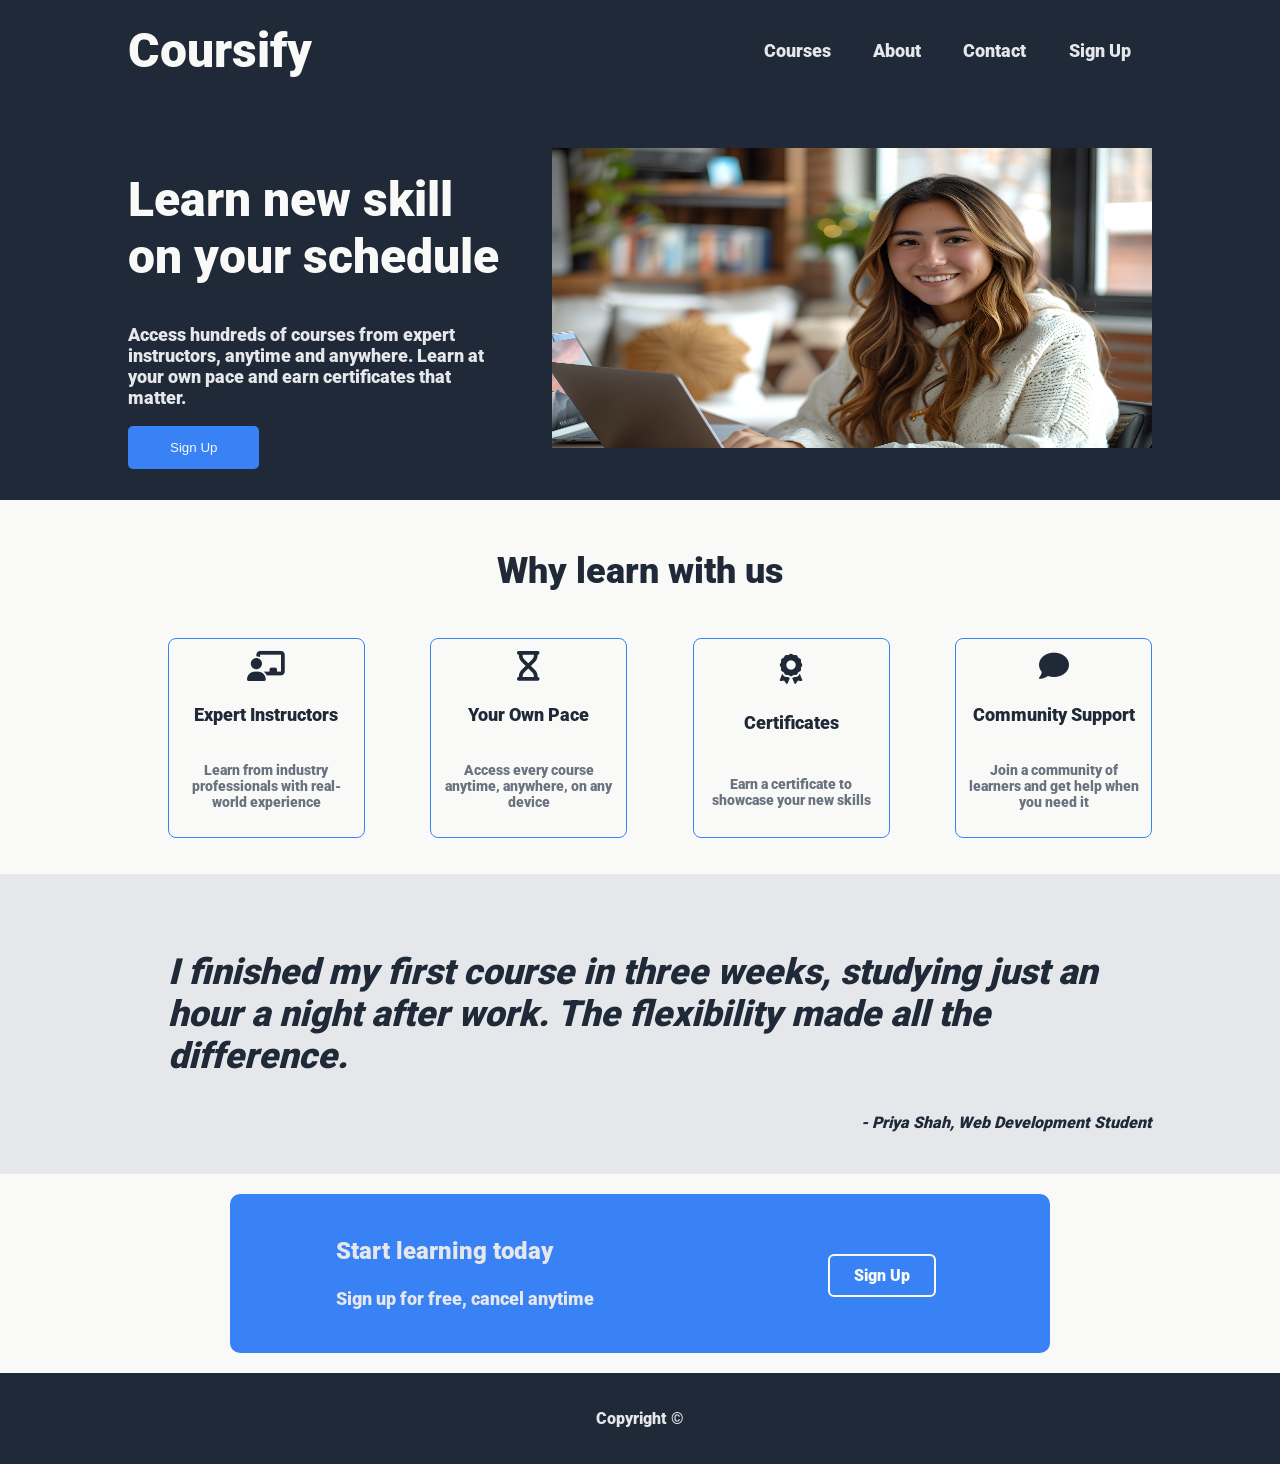
==== index.html @ 8d71f718 "create courses page" ====
<!doctype html>
<html lang="en">
	<head>
		<meta charset="UTF-8" />
		<meta name="viewport" content="width=device-width, initial-scale=1.0" />
		<title>Coursify</title>
		<link rel="stylesheet" href="style.css" />
		<link
			rel="stylesheet"
			href="https://cdnjs.cloudflare.com/ajax/libs/font-awesome/6.5.1/css/all.min.css"
		/>
	</head>
	<body>
		<header class="header-container">
			<div class="logo"><a href="index.html">Coursify</a></div>
			<nav class="nav-container">
				<a href="courses.html">Courses</a>
				<a href="about.html">About</a>
				<a href="contact.html">Contact</a>
				<a href="signup.html">Sign Up</a>
			</nav>
		</header>

		<main>
			<section class="hero-section">
				<div class="hero-txt">
					<h1>Learn new skill on your schedule</h1>
					<p>
						Access hundreds of courses from expert instructors, anytime and
						anywhere. Learn at your own pace and earn certificates that matter.
					</p>
					<button class="signUp-btn">Sign Up</button>
				</div>
				<div class="hero-img">
					<img
						src="/asset/hero.png"
						height="300px"
						width="600px"
						alt="Student learing on laptop"
					/>
				</div>
			</section>
			<section class="features-section">
				<h2>Why learn with us</h2>
				<ul class="feature-list">
					<li class="feature-card">
						<i class="fa-solid fa-chalkboard-user feature-icon"></i>
						<h3>Expert Instructors</h3>
						<p>Learn from industry professionals with real-world experience</p>
					</li>

					<li class="feature-card">
						<i class="fa-solid fa-hourglass feature-icon"></i>
						<h3>Your Own Pace</h3>

						<p>Access every course anytime, anywhere, on any device</p>
					</li>
					<li class="feature-card">
						<i class="fa-solid fa-award feature-icon"></i>
						<h3>Certificates</h3>

						<p>Earn a certificate to showcase your new skills</p>
					</li>
					<li class="feature-card">
						<i class="fa-solid fa-comment feature-icon"></i>

						<h3>Community Support</h3>

						<p>Join a community of learners and get help when you need it</p>
					</li>
				</ul>
			</section>
			<section class="block-quote">
				<article>
					<blockquote>
						I finished my first course in three weeks, studying just an hour a
						night after work. The flexibility made all the difference.
					</blockquote>
					<cite>- Priya Shah, Web Development Student</cite>
				</article>
			</section>
			<section class="even">
				<article class="action">
					<div>
						<h2>Start learning today</h2>
						<p>Sign up for free, cancel anytime</p>
					</div>
					<button class="signUp-btn">Sign Up</button>
				</article>
			</section>
		</main>

		<footer>
			<p>Copyright &copy;</p>
		</footer>
	</body>
</html>
---- style.css ----
@font-face {
	font-family: "Roboto";
	src: url(/fonts/static/Roboto-Black.ttf);
}

:root {
	--dark: #1f2937;
	--light: #f9faf8;
	--muted: #e5e7eb;
	--blue: #3882f6;
	--content-padding: 10%;
}

* {
	box-sizing: border-box;
}

html {
	font-family: "Roboto", sans-serif;
}

body {
	margin: 0;
}

.header-container {
	background-color: var(--dark);
	height: 100px;
	display: flex;
	justify-content: space-between;
	align-items: center;
	padding: 0 var(--content-padding);
}

.logo a {
	color: var(--light);
	text-decoration: none;
	font-size: clamp(24px, 5vw, 48px);
	font-weight: 700;
}

h1 {
	color: var(--light);
	font-size: clamp(24px, 5vw, 48px);
}

.nav-container {
	width: 40%;
	display: flex;
	justify-content: space-around;
	align-items: center;
}

.nav-container a {
	color: var(--muted);
	text-decoration: none;
	padding: 0 10px;
	font-size: 18px;
}

.hero-section {
	max-width: 100vw;
	height: 400px;
	display: flex;
	align-items: center;
	background-color: var(--dark);
	padding: 0 var(--content-padding);
	gap: 5%;
}

.hero-txt {
	flex-direction: column;
	flex: 1;
}

.hero-txt h1 {
	font-size: 48px;
	color: var(--light);
	font-weight: 800;
}
.odd {
	background-color: var(--dark);
	color: var(--light);
	display: flex;
	flex-direction: column;
	justify-content: space-between;
	align-items: center;
	padding: 0 var(--content-padding);
	padding-top: 20px;
	padding-bottom: 20px;
}

.even {
	background-color: var(--light);
	color: var(--dark);
	display: flex;
	flex-direction: column;
	justify-content: space-between;
	align-items: center;
	padding: 0 var(--content-padding);
	padding-top: 20px;
	padding-bottom: 20px;
}

.even ul {
	list-style-type: none;
	padding: 0;
	display: flex;
	justify-content: space-between;
	align-items: flex-start;
	width: 75%;
}

.hero-txt p {
	font-size: 18px;
	color: var(--muted);
}

.signUp-btn {
	background-color: var(--blue);
	color: var(--light);
	padding: 12px 40px;
	border: 2px solid var(--blue);
	border-radius: 5px;
}
.hero-img {
	flex: 1;
}

.features-section {
	background-color: var(--light);
	color: var(--dark);
	display: flex;
	flex-direction: column;
	justify-content: space-between;
	align-items: center;
	padding: 20px var(--content-padding);
}

.features-section h2 {
	font-size: 36px;
	color: var(--dark);
}

.feature-list {
	display: flex;
	justify-content: space-between;
	list-style-type: none;
	align-items: center;
}

.feature-card {
	display: flex;
	align-items: center;
	flex-direction: column;
	border: 1px solid var(--blue);
	border-radius: 8px;
	height: 200px;
	padding: 10px;
	text-align: center;
	justify-content: space-around;
}

.feature-card h3 {
	font-size: 18px;
	font-weight: 600;
}

.feature-card p {
	font-size: 14px;
	font-weight: 400;
	color: #6b7280;
}
.feature-icon {
	font-size: 30px;
	color: var(--dark);
}

.features-section li {
	flex: 0 1 20%;
	min-width: 0;
}

.features-section li p {
	text-align: center;
}

.block-quote {
	width: 100%;
	background-color: var(--muted);
	color: var(--dark);
	padding: 0 var(--content-padding);
	min-height: 300px;
	display: flex;
	justify-content: center;
	align-items: center;
}

.block-quote blockquote {
	min-width: 70%;
	align-content: center;
	font-size: 36px;
	font-weight: 300;
	font-style: italic;
	color: var(--dark);
}

.block-quote cite {
	display: block;
	text-align: right;
}

.action {
	background-color: var(--blue);
	color: var(--muted);
	border: 3px solid var(--blue);
	width: 80%;
	display: flex;
	justify-content: space-between;
	align-items: center;
	padding: 0 var(--content-padding);
	padding-top: 20px;
	padding-bottom: 20px;
	border-radius: 10px;
}

.action article {
	width: 100%;
}

.cta-section .signUp-btn {
	background-color: var(--blue);
	color: #ffffff;
	padding: 12px 40px;
	border: 2px solid #ffffff;
	border-radius: 5px;
}

footer {
	background-color: var(--dark);
	color: var(--muted);
	width: 100%;
	text-align: center;
	padding: 20px var(--content-padding);
}
.action h1 {
	font-size: 20px;
	margin: 0 0 22px;
}

.action p {
	font-size: 18px;
	line-height: 1.5;
	margin: 0 0 18px;
}

.action input[type="checkbox"] {
	accent-color: var(--dark);
	height: 18px;
	margin: 0 8px 0 0;
	vertical-align: middle;
	width: 18px;
}

.action a {
	color: var(--light);
}

.action button {
	background-color: var(--blue);
	border: 2px solid var(--light);
	border-radius: 6px;
	color: var(--light);
	font: inherit;
	margin: 4px 8px 0 0;
	padding: 10px 24px;
}

.action button[type="reset"] {
	border-color: var(--light);
}

.action button:focus {
	background-color: var(--light);
	border-color: var(--blue);
	color: var(--blue);
	outline: none;
}

.action button:active {
	background-color: var(--light);
	border-color: var(--blue);
	color: var(--blue);
}

.action button:focus-visible {
	outline: 3px solid var(--dark);
	outline-offset: 2px;
}

footer {
	background-color: var(--dark);
	color: var(--muted);
	width: 100%;
	text-align: center;
	padding: 0 var(--content-padding);
	padding-top: 20px;
	padding-bottom: 20px;
}

fieldset {
	width: 80%;
}

.profile-details h2 {
	font-size: 20px;
	margin: 20px 0 28px;
}

.profile-details p {
	margin: 0 0 22px;
}

.name-fields {
	display: flex;
	flex-wrap: wrap;
	gap: 20px;
	margin-bottom: 22px;
}

.name-fields p {
	flex: 1 1 220px;
	min-width: min(100%, 220px);
	margin: 0;
}

.profile-details label {
	display: block;
	font-size: 18px;
	margin-bottom: 8px;
}

.profile-details input {
	border: 2px solid var(--dark);
	border-radius: 6px;
	color: var(--dark);
	display: block;
	font: inherit;
	padding: 10px 12px;
	width: 100%;
}

.profile-details input:focus {
	border-color: var(--blue);
	outline: 3px solid var(--muted);
	outline-offset: 2px;
}

.course-options {
	display: flex;
	flex-wrap: wrap;
	gap: 20px;
	margin: 0 0 20px;
}

.course-card {
	background-color: var(--light);
	color: var(--dark);
	border: 3px solid var(--muted);
	border-radius: 10px;
	cursor: pointer;
	display: flex;
	flex: 1 1 220px;
	min-width: 0;
	padding: 20px;
	transition:
		border-color 0.2s ease,
		box-shadow 0.2s ease;
}

.course-card input {
	accent-color: var(--blue);
	align-self: flex-start;
	flex: 0 0 auto;
	height: 18px;
	margin: 2px 12px 0 0;
	width: 18px;
}

.course-card-content {
	display: flex;
	flex-direction: column;
	gap: 8px;
}

.course-card strong {
	font-size: 20px;
}

.course-card input:checked + .course-card-content {
	color: var(--blue);
}

.course-card:has(input:checked) {
	border-color: var(--blue);
	box-shadow: 0 0 0 2px var(--blue);
}

.course-card:focus-within {
	outline: 3px solid var(--muted);
	outline-offset: 2px;
}
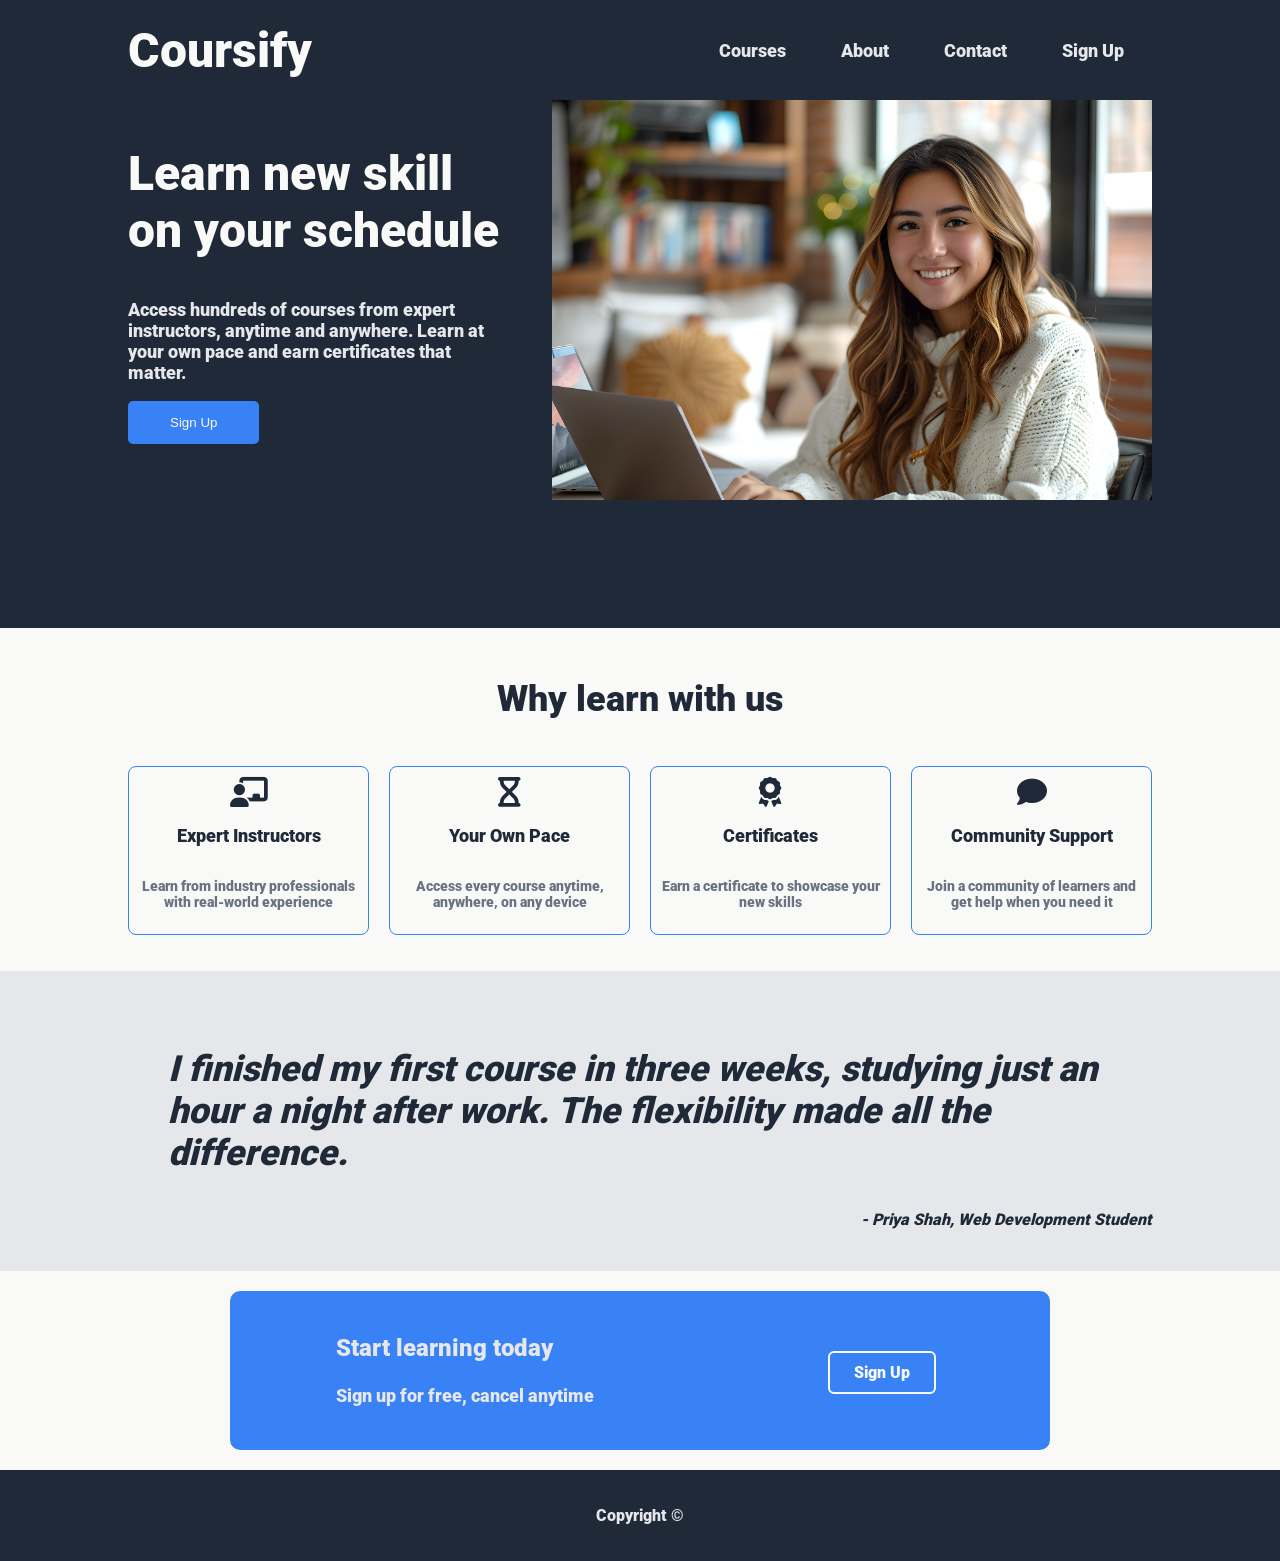
==== commit 5ab934e4: "Merge branch 'main' of https://github.com/LohkreNikita/coursify" ====
--- a/index.html
+++ b/index.html
@@ -14,7 +14,7 @@
 		<header class="header-container">
 			<div class="logo"><a href="index.html">Coursify</a></div>
 			<nav class="nav-container">
-				<a href="courses.html">Courses</a>
+				<a href="index.html">Courses</a>
 				<a href="about.html">About</a>
 				<a href="contact.html">Contact</a>
 				<a href="signup.html">Sign Up</a>
@@ -31,14 +31,13 @@
 					</p>
 					<button class="signUp-btn">Sign Up</button>
 				</div>
-				<div class="hero-img">
-					<img
-						src="/asset/hero.png"
-						height="300px"
-						width="600px"
-						alt="Student learing on laptop"
-					/>
-				</div>
+				<img
+					class="hero-img"
+					src="asset/hero.png"
+					height="300px"
+					width="600px"
+					alt="Student learning on laptop"
+				/>
 			</section>
 			<section class="features-section">
 				<h2>Why learn with us</h2>
@@ -85,7 +84,7 @@
 						<h2>Start learning today</h2>
 						<p>Sign up for free, cancel anytime</p>
 					</div>
-					<button class="signUp-btn">Sign Up</button>
+					<a href="signup.html"><button class="signUp-btn">Sign Up</button></a>
 				</article>
 			</section>
 		</main>
--- a/style.css
+++ b/style.css
@@ -30,6 +30,7 @@
 	justify-content: space-between;
 	align-items: center;
 	padding: 0 var(--content-padding);
+	position: relative;
 }
 
 .logo a {
@@ -44,8 +45,20 @@
 	font-size: clamp(24px, 5vw, 48px);
 }
 
+.nav-toggle {
+	display: none;
+}
+
+.nav-toggle-label {
+	display: none;
+	flex-direction: column;
+	justify-content: center;
+	gap: 5px;
+	cursor: pointer;
+}
+
 .nav-container {
-	width: 40%;
+	width: 45%;
 	display: flex;
 	justify-content: space-around;
 	align-items: center;
@@ -58,26 +71,66 @@
 	font-size: 18px;
 }
 
+@media (max-width: 768px) {
+	.header-container {
+		height: auto;
+		padding: 18px var(--content-padding);
+		flex-wrap: wrap;
+	}
+
+	.nav-toggle-label {
+		display: flex;
+	}
+
+	.nav-container {
+		display: none;
+		width: 100%;
+		flex-direction: column;
+		align-items: flex-start;
+		gap: 12px;
+		padding-top: 12px;
+	}
+
+	.nav-container a {
+		padding: 0;
+		font-size: 16px;
+	}
+
+	.nav-toggle:checked ~ .nav-container {
+		display: flex;
+	}
+	
+}
+
 .hero-section {
 	max-width: 100vw;
-	height: 400px;
-	display: flex;
+	display: flex;
+	flex-wrap: wrap;
 	align-items: center;
 	background-color: var(--dark);
 	padding: 0 var(--content-padding);
 	gap: 5%;
+	padding-bottom: 10%;
 }
 
 .hero-txt {
 	flex-direction: column;
 	flex: 1;
+	padding-bottom: 5%;
 }
 
 .hero-txt h1 {
 	font-size: 48px;
 	color: var(--light);
 	font-weight: 800;
-}
+
+}
+
+.hero-txt p {
+	font-size: 18px;
+	color: var(--muted);
+}
+
 .odd {
 	background-color: var(--dark);
 	color: var(--light);
@@ -111,10 +164,6 @@
 	width: 75%;
 }
 
-.hero-txt p {
-	font-size: 18px;
-	color: var(--muted);
-}
 
 .signUp-btn {
 	background-color: var(--blue);
@@ -125,6 +174,8 @@
 }
 .hero-img {
 	flex: 1;
+	max-width: 100%;
+	height: auto;
 }
 
 .features-section {
@@ -144,9 +195,13 @@
 
 .feature-list {
 	display: flex;
-	justify-content: space-between;
+	justify-content: flex-start;
 	list-style-type: none;
-	align-items: center;
+	align-items: stretch;
+	flex-wrap: wrap;
+	gap: 20px;
+	padding: 0;
+	width: 100%;
 }
 
 .feature-card {
@@ -155,7 +210,6 @@
 	flex-direction: column;
 	border: 1px solid var(--blue);
 	border-radius: 8px;
-	height: 200px;
 	padding: 10px;
 	text-align: center;
 	justify-content: space-around;
@@ -177,12 +231,25 @@
 }
 
 .features-section li {
-	flex: 0 1 20%;
+	display: flex;
+	flex: 1 1 calc((100% - 60px) / 4);
 	min-width: 0;
 }
 
 .features-section li p {
 	text-align: center;
+}
+
+@media (max-width: 768px) {
+	.features-section li {
+		flex-basis: calc((100% - 20px) / 2);
+	}
+}
+
+@media (max-width: 375px) {
+	.features-section li {
+		flex-basis: 100%;
+	}
 }
 
 .block-quote {
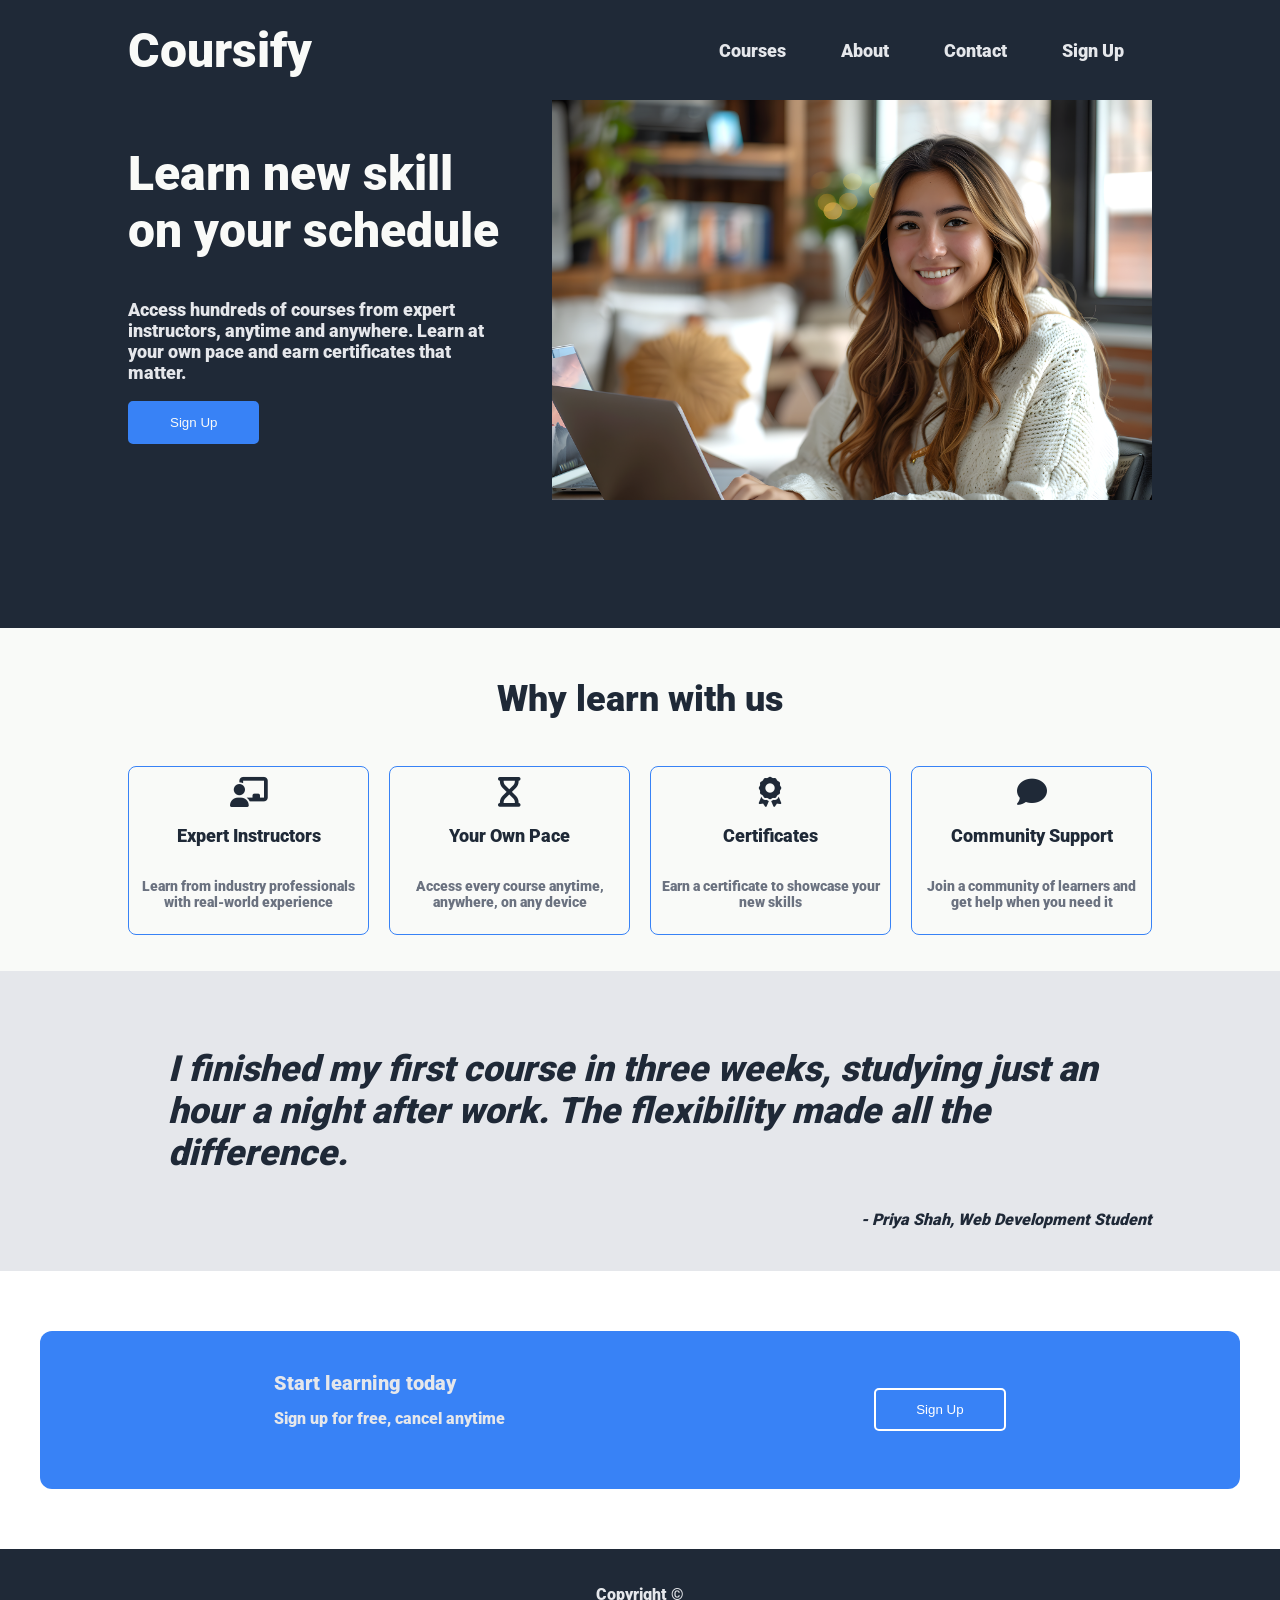
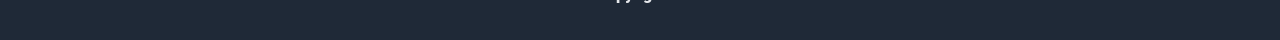
==== commit 0c922435: "Make landing page responsive make landing page responsive across mobile, tablet, desktop" ====
--- a/index.html
+++ b/index.html
@@ -14,7 +14,7 @@
 		<header class="header-container">
 			<div class="logo"><a href="index.html">Coursify</a></div>
 			<nav class="nav-container">
-				<a href="index.html">Courses</a>
+				<a href="courses.html">Courses</a>
 				<a href="about.html">About</a>
 				<a href="contact.html">Contact</a>
 				<a href="signup.html">Sign Up</a>
@@ -29,7 +29,7 @@
 						Access hundreds of courses from expert instructors, anytime and
 						anywhere. Learn at your own pace and earn certificates that matter.
 					</p>
-					<button class="signUp-btn">Sign Up</button>
+					<button class="signup-btn">Sign Up</button>
 				</div>
 				<img
 					class="hero-img"
@@ -78,13 +78,13 @@
 					<cite>- Priya Shah, Web Development Student</cite>
 				</article>
 			</section>
-			<section class="even">
-				<article class="action">
+			<section class="cta-banner">
+				<article class="cta-section">
 					<div>
 						<h2>Start learning today</h2>
 						<p>Sign up for free, cancel anytime</p>
 					</div>
-					<a href="signup.html"><button class="signUp-btn">Sign Up</button></a>
+					<a href="signup.html"><button class="signup-btn">Sign Up</button></a>
 				</article>
 			</section>
 		</main>
--- a/style.css
+++ b/style.css
@@ -99,7 +99,6 @@
 	.nav-toggle:checked ~ .nav-container {
 		display: flex;
 	}
-	
 }
 
 .hero-section {
@@ -123,7 +122,6 @@
 	font-size: 48px;
 	color: var(--light);
 	font-weight: 800;
-
 }
 
 .hero-txt p {
@@ -131,41 +129,7 @@
 	color: var(--muted);
 }
 
-.odd {
-	background-color: var(--dark);
-	color: var(--light);
-	display: flex;
-	flex-direction: column;
-	justify-content: space-between;
-	align-items: center;
-	padding: 0 var(--content-padding);
-	padding-top: 20px;
-	padding-bottom: 20px;
-}
-
-.even {
-	background-color: var(--light);
-	color: var(--dark);
-	display: flex;
-	flex-direction: column;
-	justify-content: space-between;
-	align-items: center;
-	padding: 0 var(--content-padding);
-	padding-top: 20px;
-	padding-bottom: 20px;
-}
-
-.even ul {
-	list-style-type: none;
-	padding: 0;
-	display: flex;
-	justify-content: space-between;
-	align-items: flex-start;
-	width: 75%;
-}
-
-
-.signUp-btn {
+.hero-section .signup-btn {
 	background-color: var(--blue);
 	color: var(--light);
 	padding: 12px 40px;
@@ -176,6 +140,39 @@
 	flex: 1;
 	max-width: 100%;
 	height: auto;
+}
+
+.odd {
+	background-color: var(--dark);
+	color: var(--light);
+	display: flex;
+	flex-direction: column;
+	justify-content: space-between;
+	align-items: center;
+	padding: 0 var(--content-padding);
+	padding-top: 20px;
+	padding-bottom: 20px;
+}
+
+.even {
+	background-color: var(--light);
+	color: var(--dark);
+	display: flex;
+	flex-direction: column;
+	justify-content: space-between;
+	align-items: center;
+	padding: 0 var(--content-padding);
+	padding-top: 20px;
+	padding-bottom: 20px;
+}
+
+.even ul {
+	list-style-type: none;
+	padding: 0;
+	display: flex;
+	justify-content: space-between;
+	align-items: flex-start;
+	width: 75%;
 }
 
 .features-section {
@@ -240,18 +237,6 @@
 	text-align: center;
 }
 
-@media (max-width: 768px) {
-	.features-section li {
-		flex-basis: calc((100% - 20px) / 2);
-	}
-}
-
-@media (max-width: 375px) {
-	.features-section li {
-		flex-basis: 100%;
-	}
-}
-
 .block-quote {
 	width: 100%;
 	background-color: var(--muted);
@@ -295,7 +280,40 @@
 	width: 100%;
 }
 
-.cta-section .signUp-btn {
+.cta-banner {
+	background-color: #ffffff;
+	padding: 60px 20px;
+	display: flex;
+	justify-content: center;
+}
+
+.cta-section {
+	background-color: var(--blue);
+	color: var(--muted);
+	width: 100%;
+	max-width: 1200px;
+	border-radius: 12px;
+	padding: 40px 60px;
+	display: flex;
+	align-items: center;
+	justify-content: space-around;
+	flex-wrap: wrap;
+	gap: 20px;
+}
+
+.cta-section h2 {
+	font-size: 20px;
+	margin: 0 0 12px;
+}
+
+.cta-section p {
+	font-size: 16px;
+	line-height: 1.5;
+	margin: 0 0 18px;
+	font-weight: 200;
+}
+
+.cta-section .signup-btn {
 	background-color: var(--blue);
 	color: #ffffff;
 	padding: 12px 40px;
@@ -477,3 +495,123 @@
 	outline: 3px solid var(--muted);
 	outline-offset: 2px;
 }
+
+/* Tablet  */
+@media (max-width: 768px) {
+	.features-section li {
+		flex-basis: calc((100% - 20px) / 2);
+	}
+	.cta-banner {
+		padding: 40px 16px;
+	}
+
+	.cta-section {
+		padding: 32px 40px;
+		justify-content: center;
+		text-align: center;
+	}
+
+	.cta-section h2 {
+		font-size: 18px;
+	}
+
+	.cta-section p {
+		font-size: 15px;
+	}
+	.block-quote {
+		min-height: 220px;
+		padding: 40px var(--content-padding);
+	}
+
+	.block-quote blockquote {
+		width: 100%;
+		margin: 0;
+		font-size: 20px;
+		line-height: 1.5;
+		text-align: center;
+	}
+
+	.block-quote cite {
+		font-size: 14px;
+	}
+	.hero-section {
+		padding-bottom: 8%;
+	}
+
+	.hero-txt h1 {
+		font-size: 36px;
+	}
+
+	.hero-txt p {
+		font-size: 16px;
+	}
+}
+
+/* Mobile */
+@media (max-width: 480px) {
+	.features-section li {
+		flex-basis: 100%;
+	}
+	.cta-section {
+		flex-direction: column;
+		align-items: stretch;
+		text-align: center;
+		padding: 32px 24px;
+		gap: 16px;
+	}
+
+	.cta-section h2 {
+		font-size: 20px;
+		margin: 0;
+	}
+
+	.cta-section p {
+		font-size: 14px;
+		margin: 0;
+	}
+
+	.signup-btn {
+		width: 100%;
+		padding: 14px 0;
+		font-size: 15px;
+	}
+	.block-quote {
+		min-height: auto;
+		padding: 32px 20px;
+	}
+
+	.block-quote blockquote {
+		width: 100%;
+		font-size: 20px;
+		line-height: 1.4;
+	}
+
+	.block-quote cite {
+		font-size: 13px;
+		text-align: center;
+		margin-top: 12px;
+	}
+	.hero-section {
+		flex-direction: column;
+		align-items: stretch;
+		padding-bottom: 10%;
+		gap: 24px;
+	}
+
+	.hero-txt {
+		padding-bottom: 0;
+		text-align: center;
+	}
+
+	.hero-txt h1 {
+		font-size: 28px;
+	}
+
+	.hero-txt p {
+		font-size: 15px;
+	}
+
+	.signup-btn {
+		width: 100%;
+	}
+}
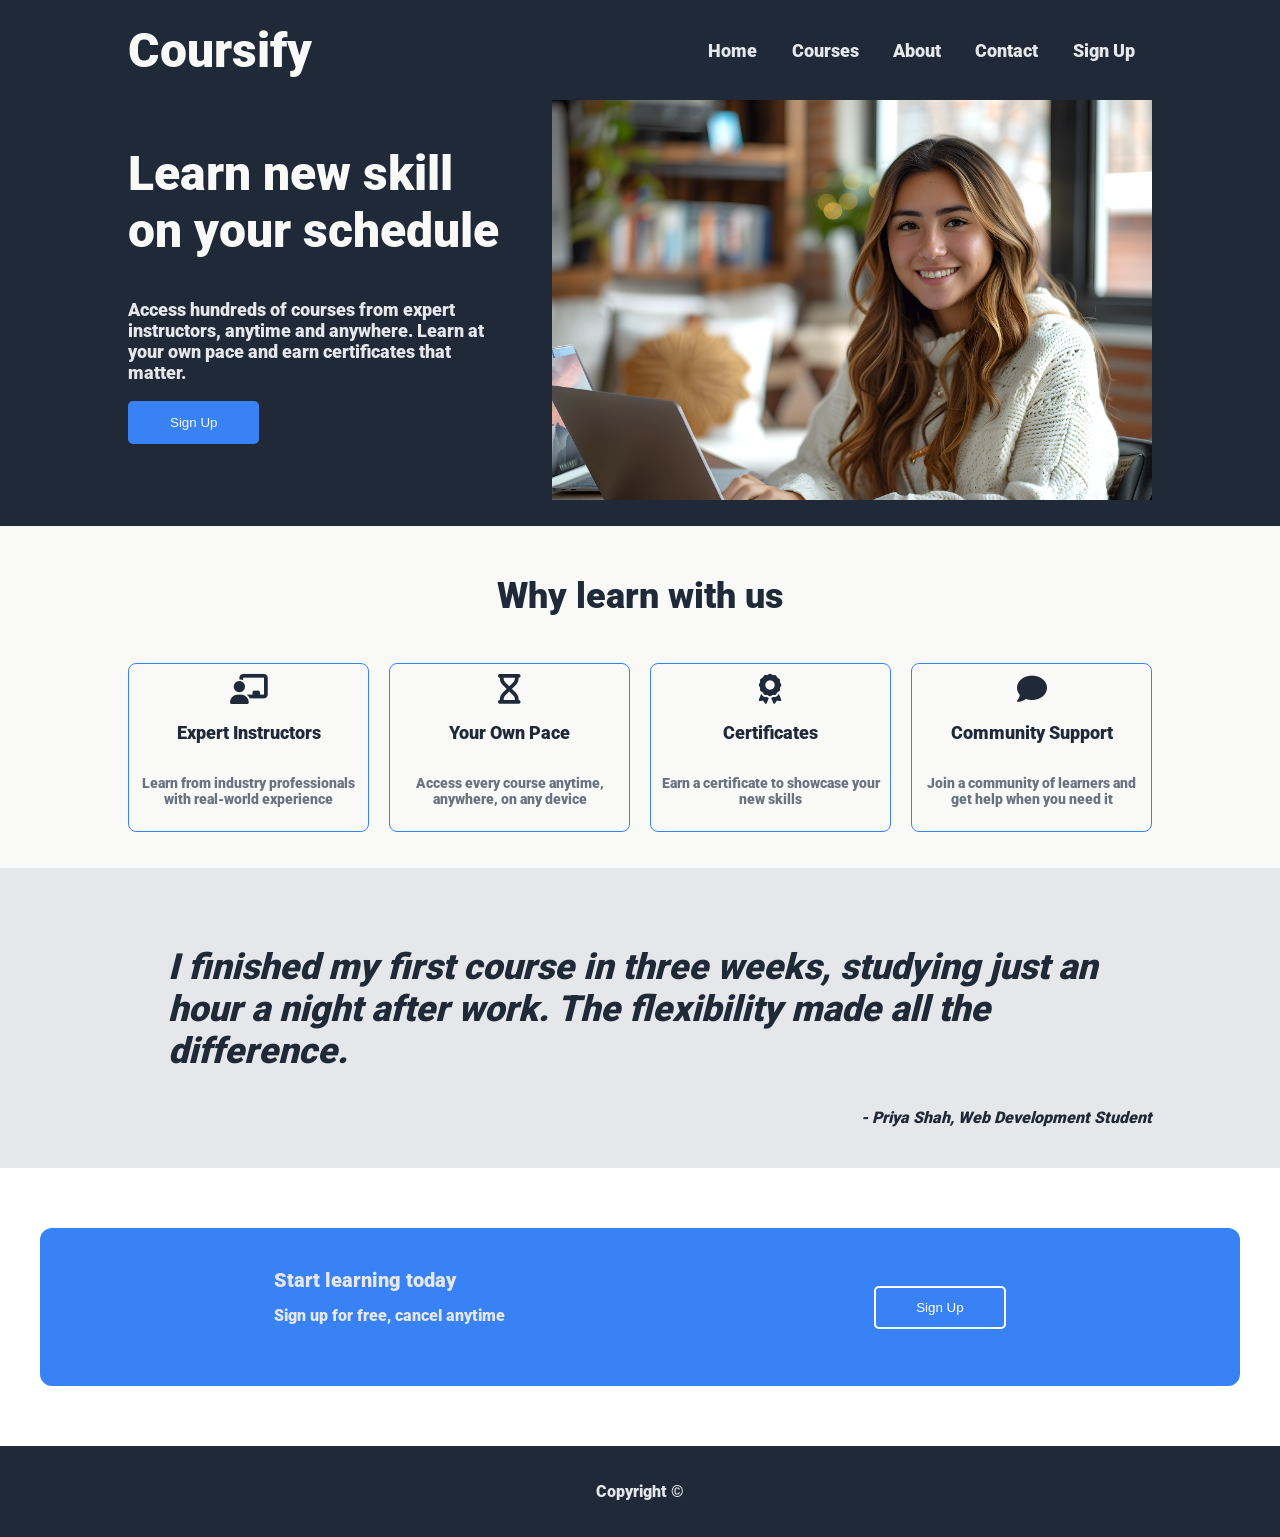
==== commit e9467ad0: "minor html fixes Some minor html fixes" ====
--- a/index.html
+++ b/index.html
@@ -14,6 +14,7 @@
 		<header class="header-container">
 			<div class="logo"><a href="index.html">Coursify</a></div>
 			<nav class="nav-container">
+				<a href="index.html">Home</a>
 				<a href="courses.html">Courses</a>
 				<a href="about.html">About</a>
 				<a href="contact.html">Contact</a>
--- a/style.css
+++ b/style.css
@@ -22,6 +22,8 @@
 body {
 	margin: 0;
 }
+
+/* header */
 
 .header-container {
 	background-color: var(--dark);
@@ -101,6 +103,8 @@
 	}
 }
 
+/* hero section */
+
 .hero-section {
 	max-width: 100vw;
 	display: flex;
@@ -109,7 +113,7 @@
 	background-color: var(--dark);
 	padding: 0 var(--content-padding);
 	gap: 5%;
-	padding-bottom: 10%;
+	padding-bottom: 2%;
 }
 
 .hero-txt {
@@ -129,7 +133,7 @@
 	color: var(--muted);
 }
 
-.hero-section .signup-btn {
+.signup-btn {
 	background-color: var(--blue);
 	color: var(--light);
 	padding: 12px 40px;
@@ -150,8 +154,8 @@
 	justify-content: space-between;
 	align-items: center;
 	padding: 0 var(--content-padding);
-	padding-top: 20px;
-	padding-bottom: 20px;
+	padding-top: 2%;
+	padding-bottom: 2%;
 }
 
 .even {
@@ -162,8 +166,8 @@
 	justify-content: space-between;
 	align-items: center;
 	padding: 0 var(--content-padding);
-	padding-top: 20px;
-	padding-bottom: 20px;
+	padding-top: 2%;
+	padding-bottom: 2%;
 }
 
 .even ul {
@@ -174,6 +178,8 @@
 	align-items: flex-start;
 	width: 75%;
 }
+
+/* feactures */
 
 .features-section {
 	background-color: var(--light);
@@ -237,6 +243,7 @@
 	text-align: center;
 }
 
+/* block quote */
 .block-quote {
 	width: 100%;
 	background-color: var(--muted);
@@ -279,6 +286,7 @@
 .action article {
 	width: 100%;
 }
+/* cta-banner */
 
 .cta-banner {
 	background-color: #ffffff;
@@ -496,6 +504,17 @@
 	outline-offset: 2px;
 }
 
+.about-container {
+	display: flex;
+	justify-content: space-between;
+	align-items: center;
+	padding: 0 var(--content-padding);
+	padding-top: 20px;
+	padding-bottom: 20px;
+	gap: 20px;
+	text-align: justify;
+}
+
 /* Tablet  */
 @media (max-width: 768px) {
 	.features-section li {
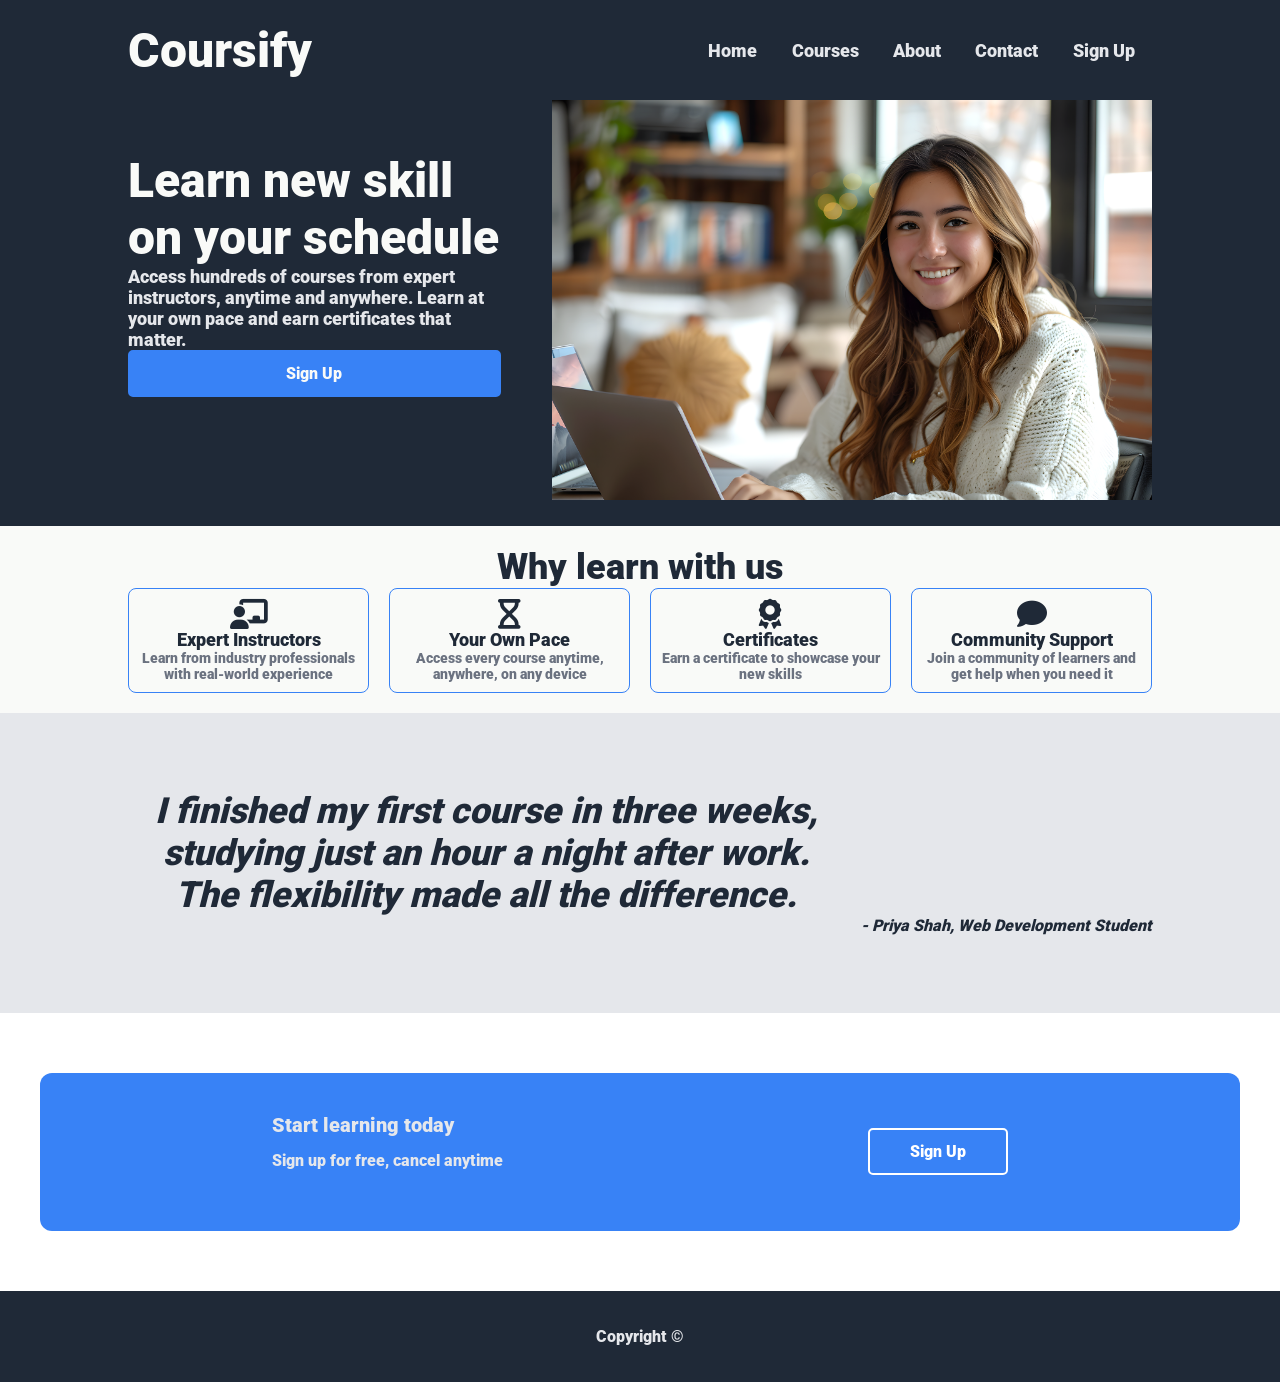
==== commit d43faab3: "Consolidated CSS As well as adjusting for easier readability of code." ====
--- a/index.html
+++ b/index.html
@@ -4,7 +4,7 @@
 		<meta charset="UTF-8" />
 		<meta name="viewport" content="width=device-width, initial-scale=1.0" />
 		<title>Coursify</title>
-		<link rel="stylesheet" href="style.css" />
+		<link rel="stylesheet" href="css/style.css" />
 		<link
 			rel="stylesheet"
 			href="https://cdnjs.cloudflare.com/ajax/libs/font-awesome/6.5.1/css/all.min.css"
@@ -13,6 +13,10 @@
 	<body>
 		<header class="header-container">
 			<div class="logo"><a href="index.html">Coursify</a></div>
+			<input type="checkbox" id="nav-toggle" class="nav-toggle" />
+			<label for="nav-toggle" class="nav-toggle-label">
+				<i class="fa-solid fa-bars fa-xl" style="color: #f9faf8"></i>
+			</label>
 			<nav class="nav-container">
 				<a href="index.html">Home</a>
 				<a href="courses.html">Courses</a>
--- a/css/style.css
+++ b/css/style.css
@@ -0,0 +1,682 @@
+@font-face {
+	font-family: "Roboto";
+	src: url(/fonts/static/Roboto-Black.ttf);
+}
+
+:root {
+	--dark: #1f2937;
+	--light: #f9faf8;
+	--muted: #e5e7eb;
+	--blue: #3882f6;
+	--content-padding: 10%;
+}
+
+* {
+	box-sizing: border-box;
+}
+
+html {
+	font-family: "Roboto", sans-serif;
+}
+
+body {
+	margin: 0;
+}
+
+/* header */
+
+.header-container {
+	background-color: var(--dark);
+	height: 100px;
+	display: flex;
+	justify-content: space-between;
+	align-items: center;
+	padding: 0 var(--content-padding);
+	position: relative;
+}
+
+.logo a,
+h1 {
+	color: var(--light);
+	font-size: clamp(24px, 5vw, 48px);
+}
+
+.logo a {
+	text-decoration: none;
+	font-weight: 700;
+}
+
+.nav-toggle,
+.nav-toggle-label {
+	display: none;
+}
+
+.nav-toggle-label {
+	flex-direction: column;
+	justify-content: center;
+	gap: 5px;
+	cursor: pointer;
+}
+
+.nav-container {
+	width: 45%;
+	display: flex;
+	justify-content: space-around;
+	align-items: center;
+}
+
+.nav-container a {
+	color: var(--muted);
+	text-decoration: none;
+	padding: 0 10px;
+	font-size: 18px;
+}
+
+@media (max-width: 768px) {
+	.header-container {
+		height: auto;
+		padding: 18px var(--content-padding);
+		flex-wrap: wrap;
+	}
+
+	.nav-toggle-label {
+		display: flex;
+	}
+
+	.nav-container {
+		display: none;
+		width: 100%;
+		flex-direction: column;
+		align-items: flex-start;
+		gap: 12px;
+		padding-top: 12px;
+	}
+
+	.nav-container a {
+		padding: 0;
+		font-size: 16px;
+	}
+
+	.nav-toggle:checked ~ .nav-container {
+		display: flex;
+	}
+
+	.features-section li {
+		flex-basis: calc((100% - 20px) / 2);
+	}
+
+	.cta-banner {
+		padding: 40px 16px;
+	}
+
+	.cta-section {
+		padding: 32px 40px;
+		justify-content: center;
+		text-align: center;
+		font-size: 15px;
+	}
+
+	.cta-section h2 {
+		font-size: 18px;
+	}
+
+	.cta-section p {
+		font-size: 15px;
+	}
+
+	.block-quote {
+		min-height: 220px;
+		padding: 40px var(--content-padding);
+	}
+
+	.block-quote blockquote {
+		width: 100%;
+		margin: 0;
+		font-size: 20px;
+		line-height: 1.5;
+		text-align: center;
+	}
+
+	.block-quote cite {
+		font-size: 14px;
+	}
+
+	.hero-section {
+		padding-bottom: 8%;
+	}
+
+	.hero-txt h1 {
+		font-size: 36px;
+	}
+
+	.hero-txt p {
+		font-size: 16px;
+	}
+
+	.features-section li {
+		flex-basis: calc((100% - 20px) / 2);
+	}
+}
+
+/* hero section */
+
+.hero-section {
+	display: flex;
+	flex-wrap: wrap;
+	align-items: center;
+	background-color: var(--dark);
+	padding: 0 var(--content-padding) 2%;
+	gap: 5%;
+	max-width: 100vw;
+}
+
+.hero-txt {
+	display: flex;
+	flex-direction: column;
+	flex: 1;
+	padding-bottom: 5%;
+}
+
+.hero-txt h1 {
+	font-size: 48px;
+	color: var(--light);
+	font-weight: 800;
+	margin: 0;
+}
+
+.hero-txt p {
+	font-size: 18px;
+	color: var(--muted);
+	margin: 0;
+}
+
+.hero-img {
+	flex: 1;
+	max-width: 100%;
+	height: auto;
+}
+
+.odd,
+.even {
+	display: flex;
+	flex-direction: column;
+	justify-content: space-between;
+	align-items: center;
+	padding: 2% var(--content-padding);
+}
+
+.odd {
+	background-color: var(--dark);
+	color: var(--light);
+}
+
+.even {
+	background-color: var(--light);
+	color: var(--dark);
+}
+
+.even ul {
+	list-style: none;
+	padding: 0;
+	display: flex;
+	justify-content: space-between;
+	align-items: flex-start;
+	width: 75%;
+	margin: 0;
+}
+
+/* features */
+
+.feature-list-courses {
+	gap: 50px;
+}
+
+.features-section {
+	background-color: var(--light);
+	color: var(--dark);
+	display: flex;
+	flex-direction: column;
+	align-items: center;
+	padding: 20px var(--content-padding);
+}
+
+.features-section h2 {
+	font-size: 36px;
+	margin: 0;
+}
+
+.feature-list {
+	display: flex;
+	flex-wrap: wrap;
+	gap: 20px;
+	list-style: none;
+	padding: 0;
+	width: 100%;
+	margin: 0;
+}
+
+.feature-card {
+	display: flex;
+	flex-direction: column;
+	align-items: center;
+	justify-content: space-around;
+	text-align: center;
+	border: 1px solid var(--blue);
+	border-radius: 8px;
+	padding: 10px;
+}
+
+.feature-card h3 {
+	font-size: 18px;
+	font-weight: 600;
+	margin: 0;
+}
+
+.feature-card p {
+	font-size: 14px;
+	color: #6b7280;
+	margin: 0;
+}
+
+.feature-icon {
+	font-size: 30px;
+	color: var(--dark);
+}
+
+.features-section li {
+	display: flex;
+	flex: 1 1 calc((100% - 60px) / 4);
+	min-width: 0;
+}
+
+/* block quote */
+
+.block-quote {
+	background-color: var(--muted);
+	color: var(--dark);
+	padding: 0 var(--content-padding);
+	min-height: 300px;
+	display: flex;
+	justify-content: center;
+	align-items: center;
+}
+
+.block-quote blockquote {
+	width: 70%;
+	min-width: 70%;
+	font-size: 36px;
+	font-weight: 300;
+	font-style: italic;
+	margin: 0;
+	text-align: center;
+}
+
+.block-quote cite {
+	display: block;
+	text-align: right;
+}
+
+.action {
+	background-color: var(--blue);
+	color: var(--muted);
+	border: 3px solid var(--blue);
+	width: 80%;
+	display: flex;
+	justify-content: space-between;
+	align-items: center;
+	padding: 20px var(--content-padding);
+	border-radius: 10px;
+	margin: 0;
+}
+
+.action article {
+	width: 100%;
+}
+
+.action h1 {
+	font-size: 20px;
+	margin: 0 0 22px;
+}
+
+.action p {
+	font-size: 18px;
+	line-height: 1.5;
+	margin: 0 0 18px;
+}
+
+.action input[type="checkbox"] {
+	accent-color: var(--dark);
+	width: 18px;
+	height: 18px;
+	margin: 0 8px 0 0;
+	vertical-align: middle;
+}
+
+.action a {
+	color: var(--light);
+}
+
+.action button {
+	background-color: var(--blue);
+	color: var(--light);
+	border: 2px solid var(--light);
+	border-radius: 6px;
+	font: inherit;
+	padding: 10px 24px;
+	margin: 4px 8px 0 0;
+	cursor: pointer;
+}
+
+.action button:focus,
+.action button:active {
+	background-color: var(--light);
+	border-color: var(--blue);
+	color: var(--blue);
+}
+
+.action button:focus {
+	outline: none;
+}
+
+.action button:focus-visible {
+	outline: 3px solid var(--dark);
+	outline-offset: 2px;
+}
+
+/* cta-banner */
+
+.cta-banner {
+	background-color: #fff;
+	padding: 60px 20px;
+	display: flex;
+	justify-content: center;
+}
+
+.cta-section {
+	background-color: var(--blue);
+	color: var(--muted);
+	width: 100%;
+	max-width: 1200px;
+	border-radius: 12px;
+	padding: 40px 60px;
+	display: flex;
+	align-items: center;
+	justify-content: space-around;
+	flex-wrap: wrap;
+	gap: 20px;
+}
+
+.cta-section h2 {
+	font-size: 20px;
+	margin: 0 0 12px;
+}
+
+.cta-section p {
+	font-size: 16px;
+	line-height: 1.5;
+	margin: 0 0 18px;
+	font-weight: 200;
+}
+
+.cta-section .signup-btn {
+	background-color: var(--blue);
+	color: #fff;
+	padding: 12px 40px;
+	border: 2px solid #fff;
+	border-radius: 5px;
+}
+
+.signup-btn {
+	background-color: var(--blue);
+	color: var(--light);
+	padding: 12px 40px;
+	border: 2px solid var(--blue);
+	border-radius: 5px;
+	cursor: pointer;
+	font: inherit;
+}
+
+footer {
+	background-color: var(--dark);
+	color: var(--muted);
+	text-align: center;
+	padding: 20px var(--content-padding);
+	margin: 0;
+}
+
+fieldset {
+	width: 80%;
+}
+
+.profile-details h2 {
+	font-size: 20px;
+	margin: 20px 0 28px;
+}
+
+.profile-details p {
+	margin: 0 0 22px;
+}
+
+.name-fields {
+	display: flex;
+	flex-wrap: wrap;
+	gap: 20px;
+	margin-bottom: 22px;
+}
+
+.name-fields p {
+	flex: 1 1 220px;
+	min-width: min(100%, 220px);
+	margin: 0;
+}
+
+.profile-details label {
+	display: block;
+	font-size: 18px;
+	margin-bottom: 8px;
+}
+
+.profile-details input {
+	display: block;
+	width: 100%;
+	padding: 10px 12px;
+	border: 2px solid var(--dark);
+	border-radius: 6px;
+	color: var(--dark);
+	font: inherit;
+}
+
+.profile-details input:focus {
+	border-color: var(--blue);
+	outline: 3px solid var(--muted);
+	outline-offset: 2px;
+}
+
+.course-options {
+	display: flex;
+	flex-wrap: wrap;
+	gap: 20px;
+	margin: 0 0 20px;
+}
+
+.course-card {
+	background-color: var(--light);
+	color: var(--dark);
+	display: flex;
+	flex: 1 1 220px;
+	min-width: 0;
+	padding: 20px;
+	border: 3px solid var(--muted);
+	border-radius: 10px;
+	cursor: pointer;
+	transition: border-color 0.2s ease, box-shadow 0.2s ease;
+}
+
+.course-card input {
+	accent-color: var(--blue);
+	width: 18px;
+	height: 18px;
+	margin: 2px 12px 0 0;
+	align-self: flex-start;
+	flex: 0 0 auto;
+}
+
+.course-card-content {
+	display: flex;
+	flex-direction: column;
+	gap: 8px;
+}
+
+.course-card strong {
+	font-size: 20px;
+	margin: 0;
+}
+
+.course-card input:checked + .course-card-content {
+	color: var(--blue);
+}
+
+.course-card:has(input:checked) {
+	border-color: var(--blue);
+	box-shadow: 0 0 0 2px var(--blue);
+}
+
+.course-card:focus-within {
+	outline: 3px solid var(--muted);
+	outline-offset: 2px;
+}
+
+.about-container {
+	display: flex;
+	gap: 20px;
+	align-items: center;
+	justify-content: space-between;
+	padding: 20px var(--content-padding);
+	text-align: justify;
+}
+
+/* Tablet  */
+@media (max-width: 768px) {
+	.features-section li {
+		flex-basis: calc((100% - 20px) / 2);
+	}
+	.cta-banner {
+		padding: 40px 16px;
+	}
+
+	.cta-section {
+		padding: 32px 40px;
+		justify-content: center;
+		text-align: center;
+	}
+
+	.cta-section h2 {
+		font-size: 18px;
+	}
+
+	.cta-section p {
+		font-size: 15px;
+	}
+	.block-quote {
+		min-height: 220px;
+		padding: 40px var(--content-padding);
+	}
+
+	.block-quote blockquote {
+		width: 100%;
+		margin: 0;
+		font-size: 20px;
+		line-height: 1.5;
+		text-align: center;
+	}
+
+	.block-quote cite {
+		font-size: 14px;
+	}
+	.hero-section {
+		padding-bottom: 8%;
+	}
+
+	.hero-txt h1 {
+		font-size: 36px;
+	}
+
+	.hero-txt p {
+		font-size: 16px;
+	}
+}
+
+/* Mobile */
+@media (max-width: 480px) {
+	.features-section li {
+		flex-basis: 100%;
+	}
+
+	.cta-section {
+		flex-direction: column;
+		align-items: stretch;
+		text-align: center;
+		padding: 32px 24px;
+		gap: 16px;
+	}
+
+	.cta-section h2,
+	.cta-section p {
+		margin: 0;
+	}
+
+	.cta-section h2 {
+		font-size: 20px;
+	}
+
+	.cta-section p {
+		font-size: 14px;
+	}
+
+	.signup-btn {
+		width: 100%;
+		padding: 14px 0;
+		font-size: 15px;
+	}
+
+	.block-quote {
+		min-height: auto;
+		padding: 32px 20px;
+	}
+
+	.block-quote blockquote {
+		width: 100%;
+		font-size: 20px;
+		line-height: 1.4;
+	}
+
+	.block-quote cite {
+		font-size: 13px;
+		text-align: center;
+		margin-top: 12px;
+	}
+
+	.hero-section {
+		flex-direction: column;
+		align-items: stretch;
+		padding-bottom: 10%;
+		gap: 24px;
+	}
+
+	.hero-txt {
+		padding-bottom: 0;
+		text-align: center;
+	}
+
+	.hero-txt h1 {
+		font-size: 28px;
+	}
+
+	.hero-txt p {
+		font-size: 15px;
+	}
+
+	.signup-btn {
+		width: 100%;
+	}
+}
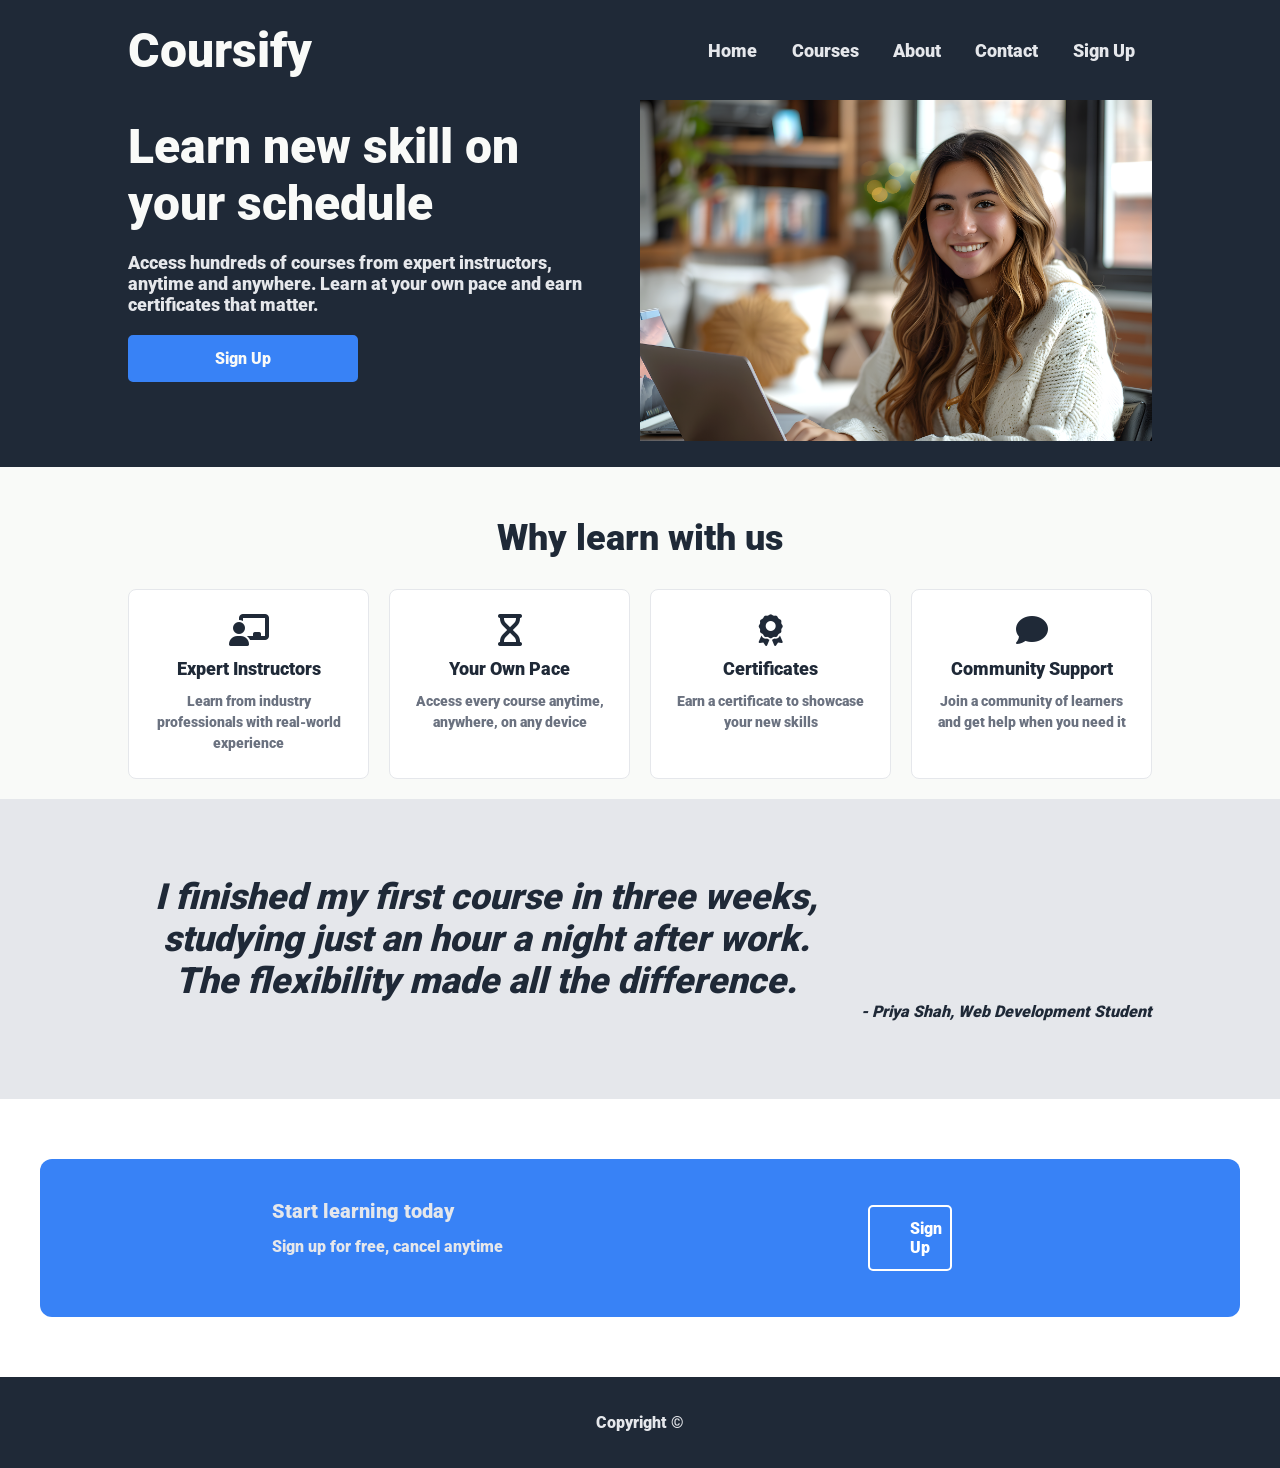
==== commit e77c9a11: "Made minor changes in CSS" ====
--- a/index.html
+++ b/index.html
@@ -39,8 +39,6 @@
 				<img
 					class="hero-img"
 					src="asset/hero.png"
-					height="300px"
-					width="600px"
 					alt="Student learning on laptop"
 				/>
 			</section>
--- a/css/style.css
+++ b/css/style.css
@@ -181,19 +181,31 @@
 	font-size: 48px;
 	color: var(--light);
 	font-weight: 800;
-	margin: 0;
+	margin: 10px 0 20px;
 }
 
 .hero-txt p {
 	font-size: 18px;
 	color: var(--muted);
-	margin: 0;
+	margin: 0 0 20px;
+}
+
+.signup-btn {
+	background-color: var(--blue);
+	color: var(--light);
+	padding: 12px 40px;
+	border: 2px solid var(--blue);
+	border-radius: 5px;
+	cursor: pointer;
+	font: inherit;
+	width: 50%;
 }
 
 .hero-img {
 	flex: 1;
-	max-width: 100%;
-	height: auto;
+	max-width: 50%;
+	height: 100%;
+	object-fit: cover;
 }
 
 .odd,
@@ -242,7 +254,6 @@
 
 .features-section h2 {
 	font-size: 36px;
-	margin: 0;
 }
 
 .feature-list {
@@ -259,11 +270,20 @@
 	display: flex;
 	flex-direction: column;
 	align-items: center;
-	justify-content: space-around;
 	text-align: center;
-	border: 1px solid var(--blue);
+	gap: 12px;
+	border: 1px solid var(--muted);
 	border-radius: 8px;
-	padding: 10px;
+	padding: 24px 20px;
+	background-color: #ffffff;
+	transition:
+		border-color 0.2s ease,
+		box-shadow 0.2s ease;
+}
+
+.feature-card:hover {
+	border-color: var(--blue);
+	box-shadow: 0 4px 12px rgba(0, 0, 0, 0.08);
 }
 
 .feature-card h3 {
@@ -276,10 +296,11 @@
 	font-size: 14px;
 	color: #6b7280;
 	margin: 0;
+	line-height: 1.5;
 }
 
 .feature-icon {
-	font-size: 30px;
+	font-size: 32px;
 	color: var(--dark);
 }
 
@@ -426,7 +447,7 @@
 	border-radius: 5px;
 }
 
-.signup-btn {
+/* .signup-btn {
 	background-color: var(--blue);
 	color: var(--light);
 	padding: 12px 40px;
@@ -434,7 +455,7 @@
 	border-radius: 5px;
 	cursor: pointer;
 	font: inherit;
-}
+} */
 
 footer {
 	background-color: var(--dark);
@@ -509,7 +530,9 @@
 	border: 3px solid var(--muted);
 	border-radius: 10px;
 	cursor: pointer;
-	transition: border-color 0.2s ease, box-shadow 0.2s ease;
+	transition:
+		border-color 0.2s ease,
+		box-shadow 0.2s ease;
 }
 
 .course-card input {
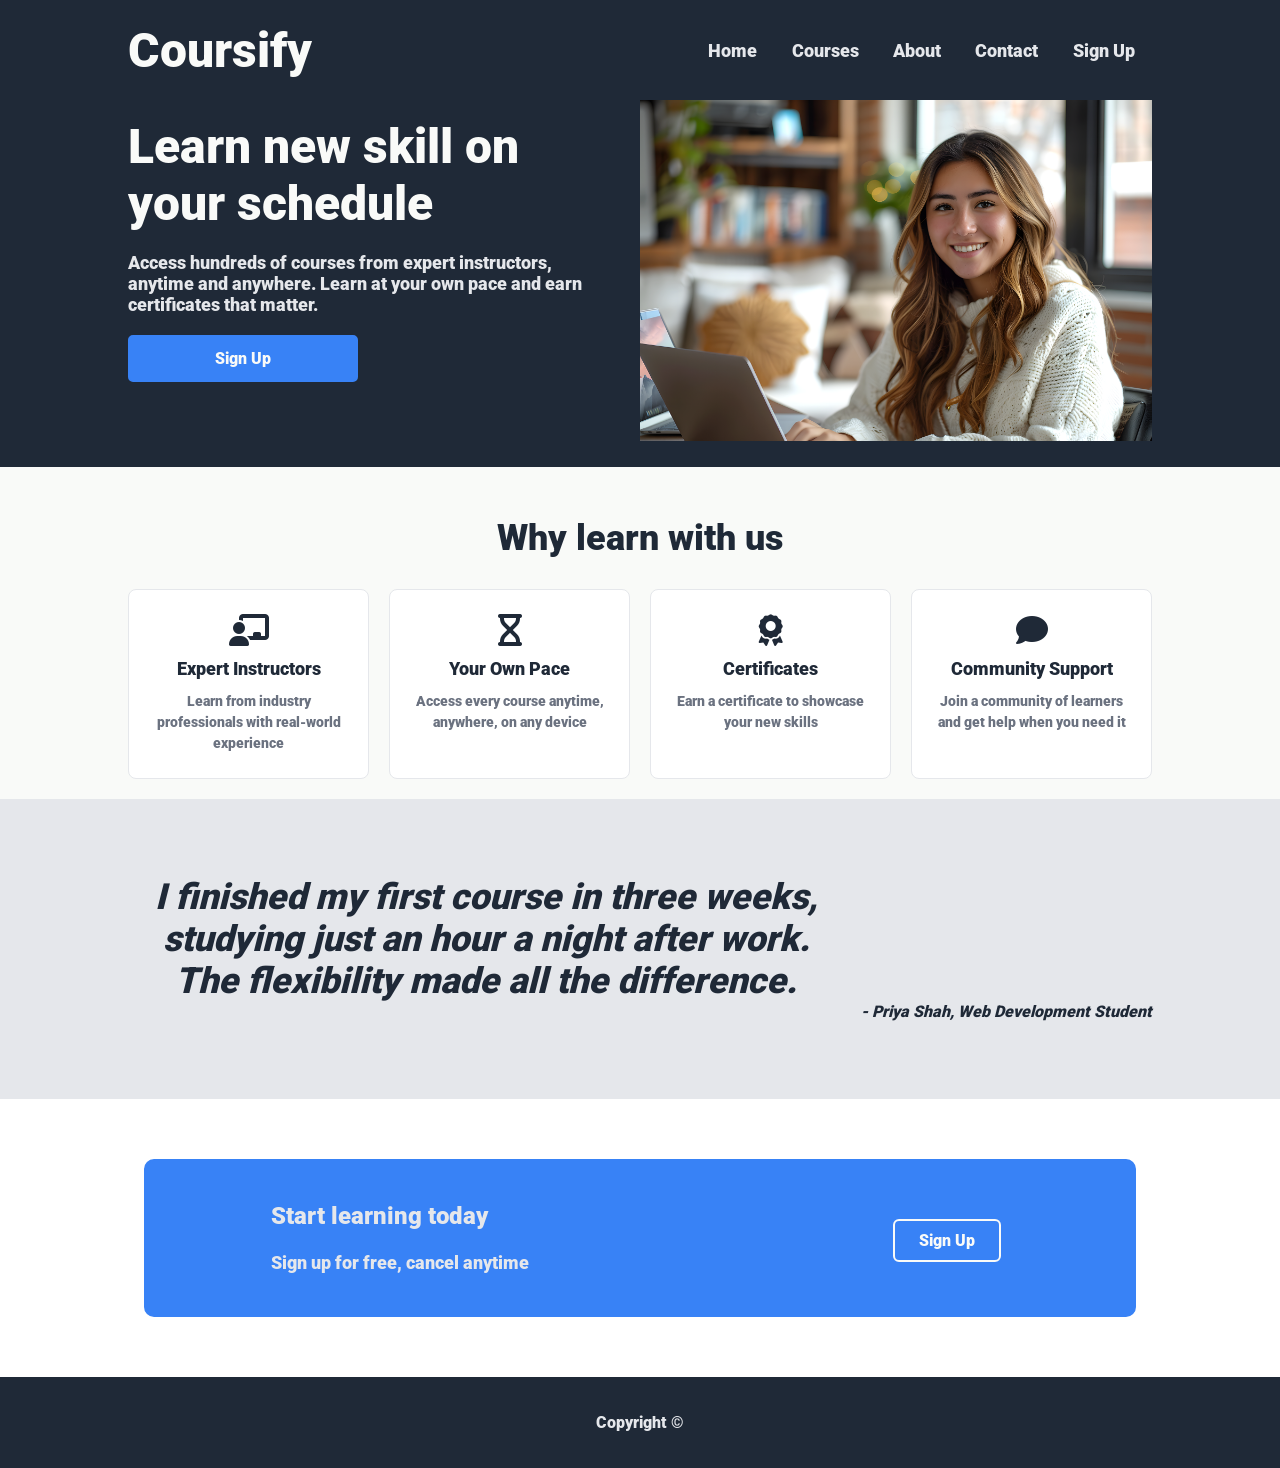
==== commit 8322d6fb: "Last minute format fixes" ====
--- a/index.html
+++ b/index.html
@@ -34,7 +34,7 @@
 						Access hundreds of courses from expert instructors, anytime and
 						anywhere. Learn at your own pace and earn certificates that matter.
 					</p>
-					<button class="signup-btn">Sign Up</button>
+					<a href="signup.html"><button class="signup-btn">Sign Up</button></a>
 				</div>
 				<img
 					class="hero-img"
@@ -82,12 +82,12 @@
 				</article>
 			</section>
 			<section class="cta-banner">
-				<article class="cta-section">
+				<article class="action">
 					<div>
 						<h2>Start learning today</h2>
 						<p>Sign up for free, cancel anytime</p>
 					</div>
-					<a href="signup.html"><button class="signup-btn">Sign Up</button></a>
+					<a href="signup.html"><button>Sign Up</button></a>
 				</article>
 			</section>
 		</main>
